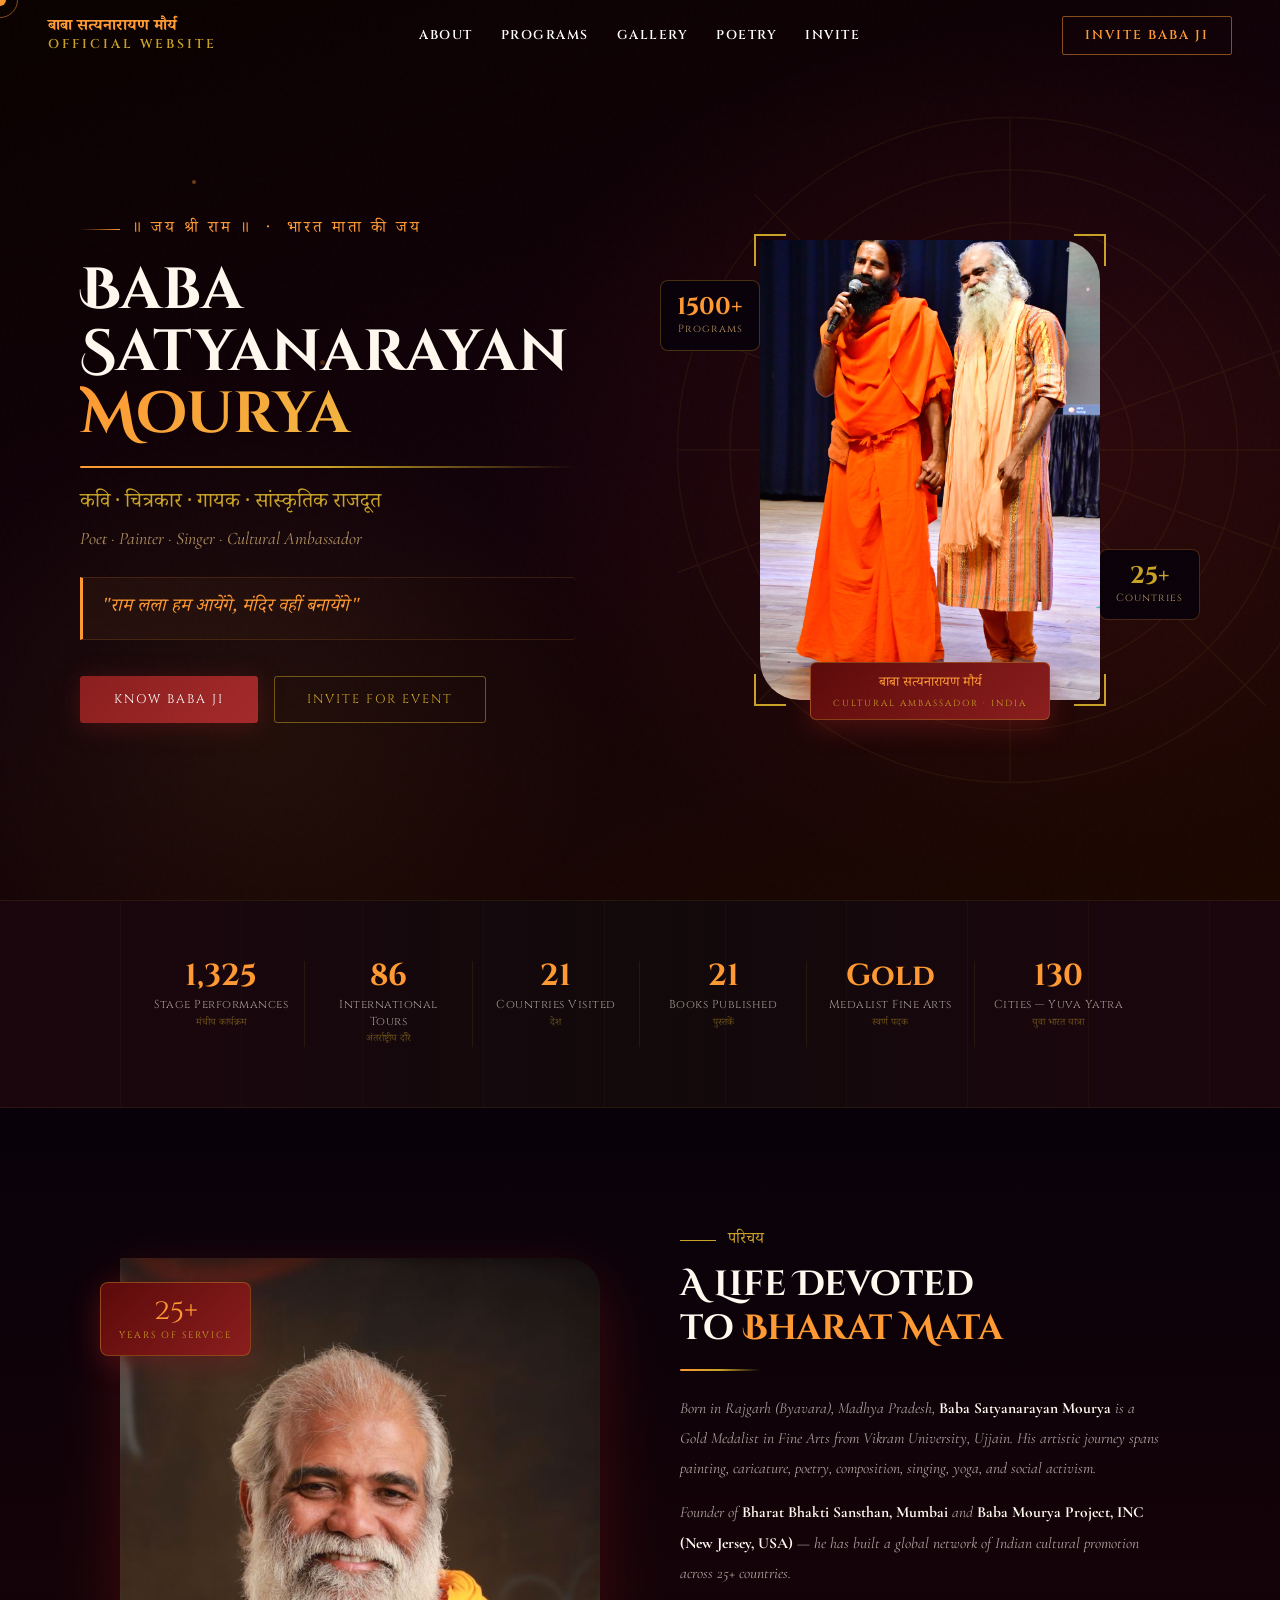
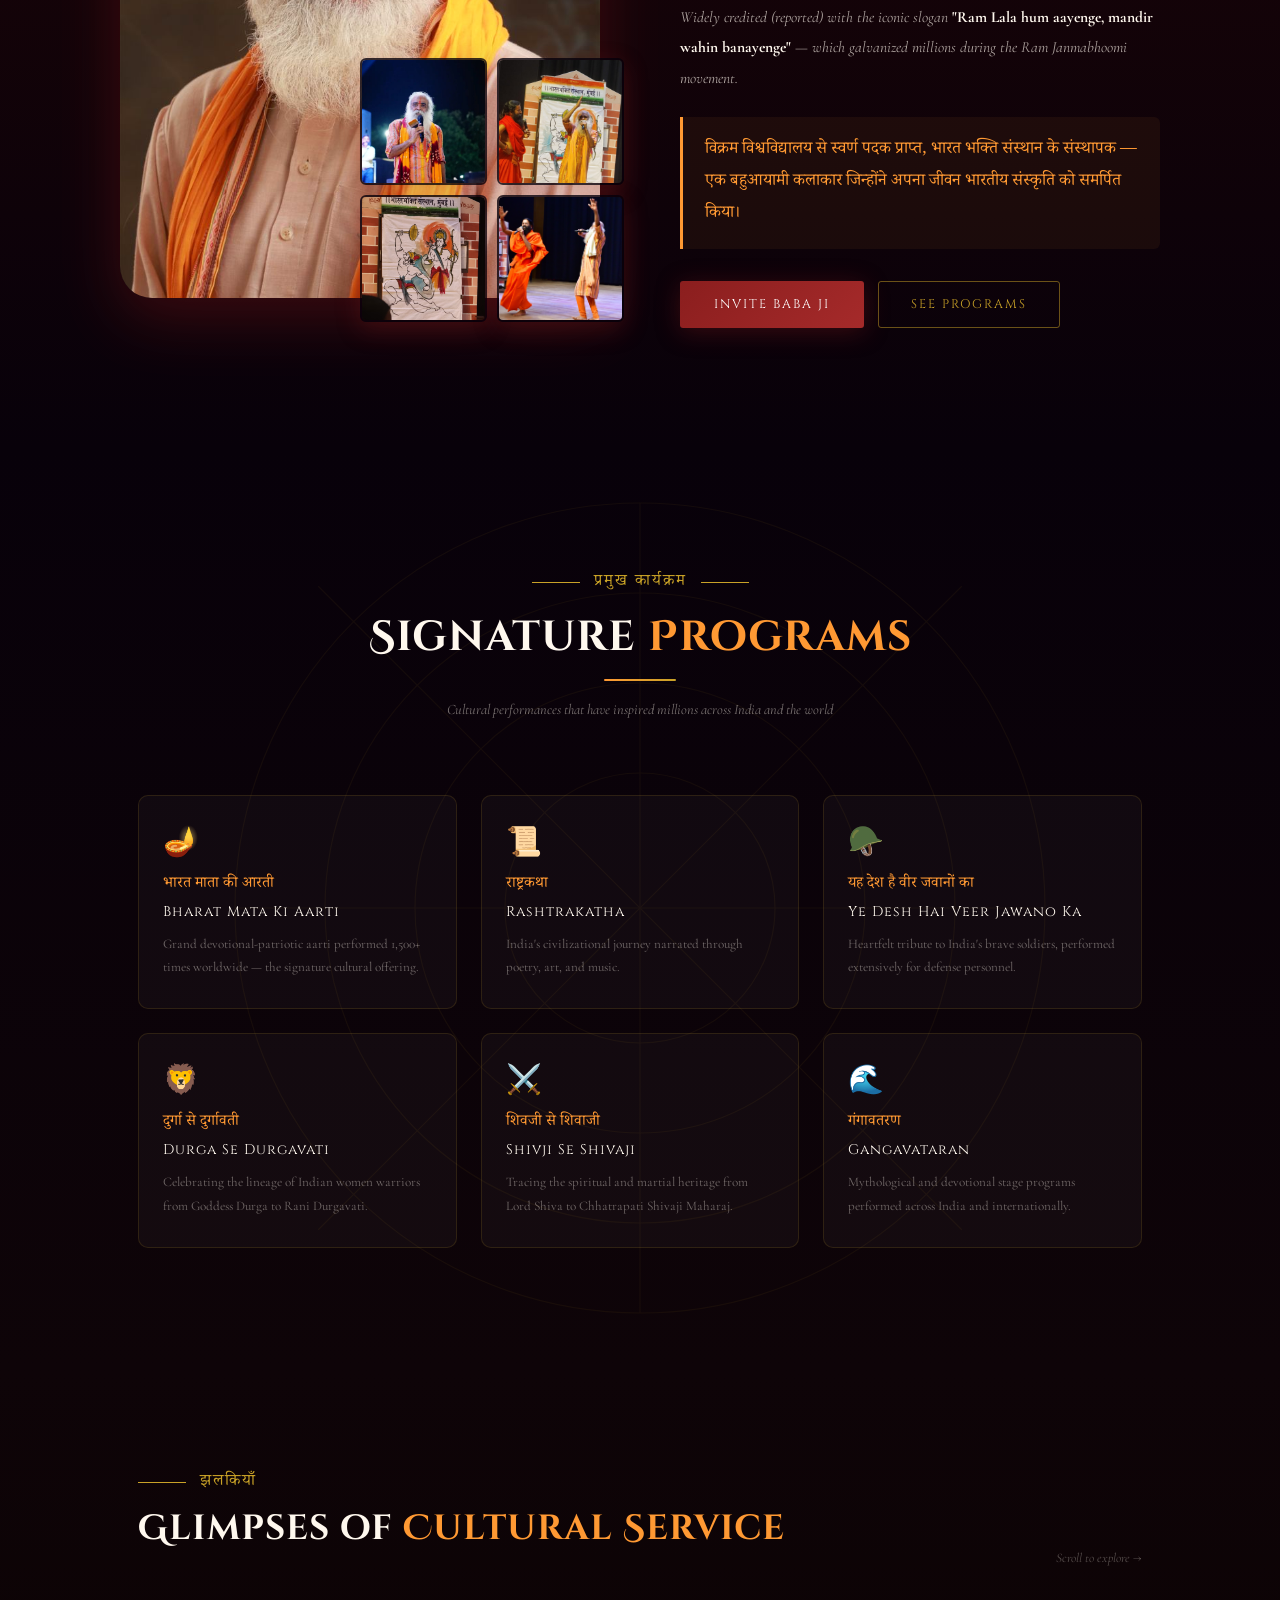
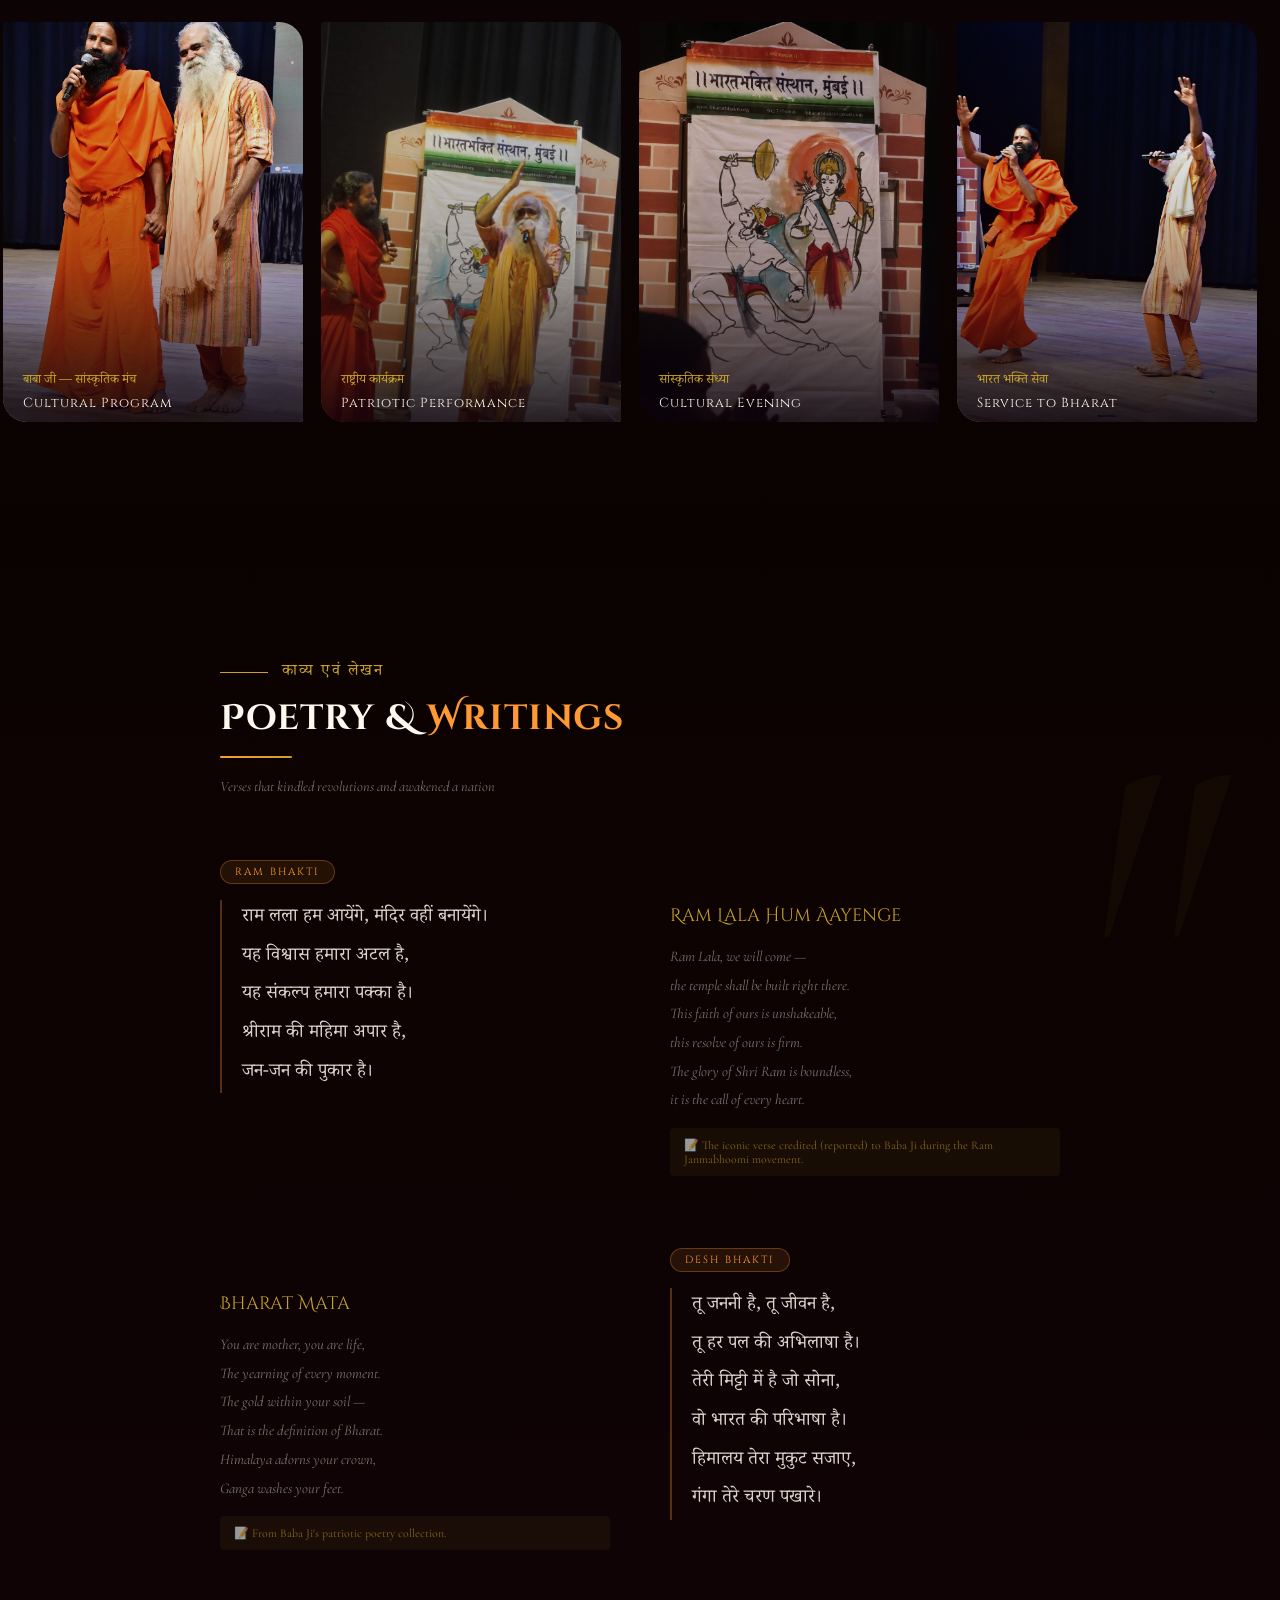
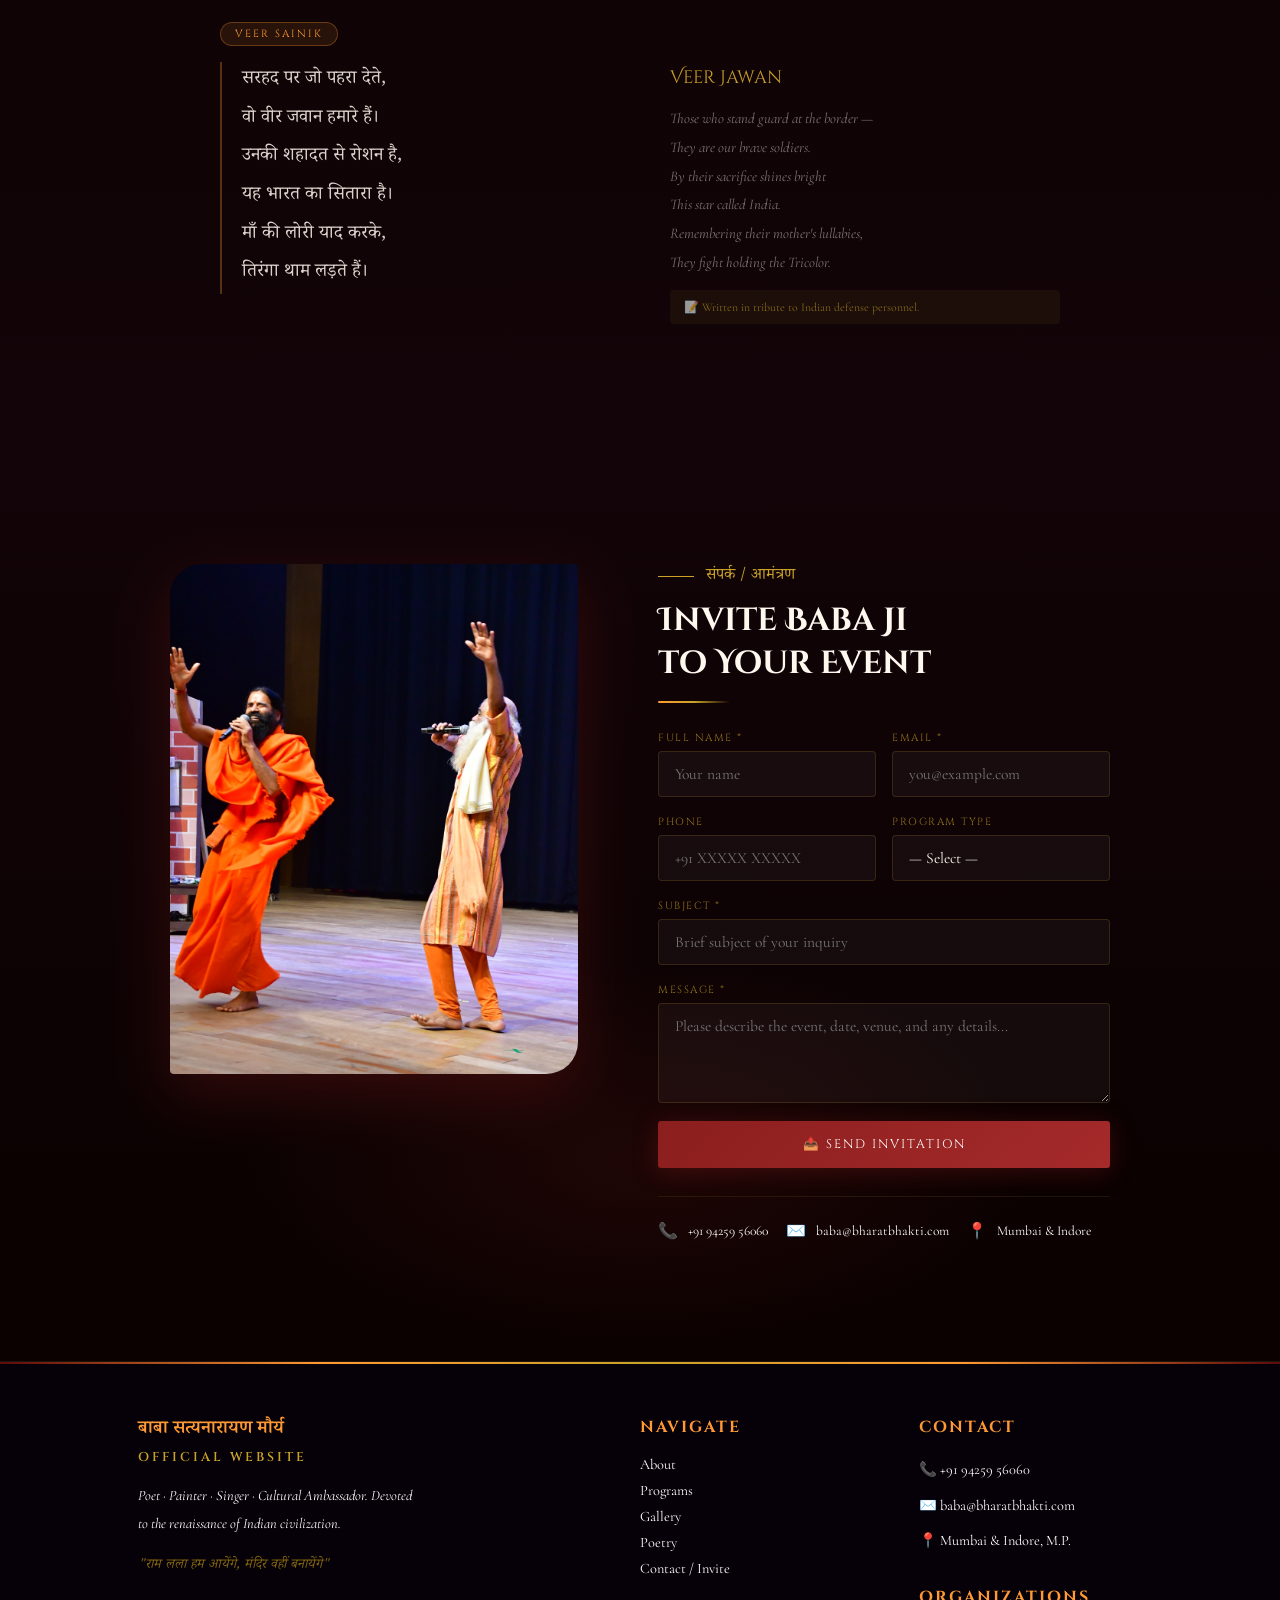
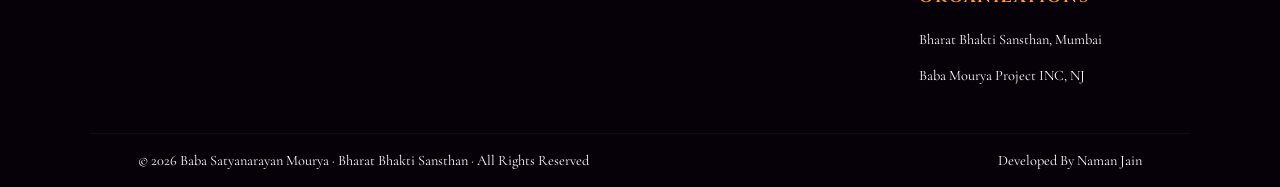
==== babaji.html @ 2c870cfa "Initial commit - Babaji" ====
<!DOCTYPE html>
<html lang="hi">
<head>
<meta charset="UTF-8"/>
<meta name="viewport" content="width=device-width,initial-scale=1"/>
<title>Baba Satyanarayan Mourya — Official</title>
<link rel="preconnect" href="https://fonts.googleapis.com"/>
<link href="https://fonts.googleapis.com/css2?family=Noto+Serif+Devanagari:wght@400;600;700&family=Cinzel+Decorative:wght@400;700&family=Cinzel:wght@400;600;700&family=Cormorant+Garamond:ital,wght@0,300;0,400;0,600;1,400&display=swap" rel="stylesheet"/>
<link rel="stylesheet" href="./babaji.css">
</head>
<body>

<!-- CURSOR -->
<div id="cursor"></div>
<div id="cursor-ring"></div>

<!-- ═══ NAV ═══════════════════════════════════════════════════════════ -->
<nav id="nav">
  <div class="nav-brand">
    <a href="#hero" class="nav-brand">
    <span class="nav-brand-hi">बाबा सत्यनारायण मौर्य</span>
    <span class="nav-brand-en">Official Website</span>
    </a>
  </div>
  <div class="nav-links">
    <a href="#about">About</a>
    <a href="#programs">Programs</a>
    <a href="#gallery">Gallery</a>
    <a href="#poetry">Poetry</a>
    <a href="#contact">Invite</a>
  </div>
  <div class="nav-cta">
    <button class="btn-nav" onclick="document.getElementById('contact').scrollIntoView({behavior:'smooth'})">Invite Baba Ji</button>
  </div>
  <button class="hamburger" onclick="toggleMenu()">☰</button>
</nav>
<div id="mobileMenu">
  <a href="#about" onclick="closeMenu()">About</a>
  <a href="#programs" onclick="closeMenu()">Programs</a>
  <a href="#gallery" onclick="closeMenu()">Gallery</a>
  <a href="#poetry" onclick="closeMenu()">Poetry</a>
  <a href="#contact" onclick="closeMenu()">Invite Baba Ji</a>
</div>

<!-- ═══ ① HERO ═════════════════════════════════════════════════════════ -->
<section id="hero">
  <div id="hero-bg"></div>
  <!-- Mandala SVG -->
  <svg id="hero-mandala" viewBox="0 0 400 400" xmlns="http://www.w3.org/2000/svg">
    <g fill="none" stroke="#C9A227" stroke-width="0.8">
      <circle cx="200" cy="200" r="190"/><circle cx="200" cy="200" r="160"/><circle cx="200" cy="200" r="130"/>
      <circle cx="200" cy="200" r="100"/><circle cx="200" cy="200" r="70"/><circle cx="200" cy="200" r="40"/>
      <line x1="10" y1="200" x2="390" y2="200"/><line x1="200" y1="10" x2="200" y2="390"/>
      <line x1="54" y1="54" x2="346" y2="346"/><line x1="346" y1="54" x2="54" y2="346"/>
      <line x1="10" y1="130" x2="390" y2="270"/><line x1="10" y1="270" x2="390" y2="130"/>
    </g>
  </svg>
  <!-- Particles -->
  <div class="particle" style="width:4px;height:4px;top:20%;left:15%;animation-delay:0s;animation-duration:7s;opacity:.4"></div>
  <div class="particle" style="width:3px;height:3px;top:60%;left:8%;animation-delay:2s;animation-duration:9s;opacity:.3"></div>
  <div class="particle" style="width:5px;height:5px;top:40%;left:25%;animation-delay:4s;animation-duration:6s;opacity:.25"></div>

  <div class="hero-left">
    <div class="hero-eyebrow">॥ जय श्री राम ॥ &nbsp;·&nbsp; भारत माता की जय</div>
    <h1 class="hero-name">
      <span class="hero-name-1">Baba Satyanarayan</span>
      <span class="hero-name-2">Mourya</span>
    </h1>
    <div class="hero-divider"></div>
    <div class="hero-roles">कवि · चित्रकार · गायक · सांस्कृतिक राजदूत</div>
    <div class="hero-roles-en">Poet · Painter · Singer · Cultural Ambassador</div>
    <div class="hero-slogan">
      <div class="hero-slogan-text">"राम लला हम आयेंगे, मंदिर वहीं बनायेंगे"</div>
    </div>
    <div class="hero-btns">
      <button class="btn-primary" onclick="document.getElementById('about').scrollIntoView({behavior:'smooth'})">Know Baba Ji</button>
      <button class="btn-ghost" onclick="document.getElementById('contact').scrollIntoView({behavior:'smooth'})">Invite for Event</button>
    </div>
  </div>

  <div class="hero-right">
    <div class="hero-photo-wrap">
      <!-- Floating stats -->
      <div class="float-badge">
        <div class="float-badge-num">1500+</div>
        <div class="float-badge-lbl">Programs</div>
      </div>
      <div class="float-badge2">
        <div class="float-badge-num" style="color:var(--gold)">25+</div>
        <div class="float-badge-lbl">Countries</div>
      </div>
      <div class="hero-photo-frame">
        <div class="photo-ring"></div>
        <div class="c-orn tl"></div><div class="c-orn tr"></div>
        <div class="c-orn bl"></div><div class="c-orn br"></div>
        <img src="[data-uri]" alt="Baba Satyanarayan Mourya"/>
        <div class="photo-tag">
          <div class="photo-tag-hi">बाबा सत्यनारायण मौर्य</div>
          <div class="photo-tag-en">Cultural Ambassador · India</div>
        </div>
      </div>
    </div>
  </div>
</section>

<!-- ═══ ② STATS ═════════════════════════════════════════════════════════ -->
<section id="stats">
  <div class="stats-grid">
    <div class="stat-item reveal"><span class="stat-num">1,500+</span><div class="stat-label">Stage Performances</div><div class="stat-hindi">मंचीय कार्यक्रम</div></div>
    <div class="stat-item reveal" style="transition-delay:.1s"><span class="stat-num">100+</span><div class="stat-label">International Tours</div><div class="stat-hindi">अंतर्राष्ट्रीय दौरे</div></div>
    <div class="stat-item reveal" style="transition-delay:.2s"><span class="stat-num">25+</span><div class="stat-label">Countries Visited</div><div class="stat-hindi">देश</div></div>
    <div class="stat-item reveal" style="transition-delay:.3s"><span class="stat-num">25+</span><div class="stat-label">Books Published</div><div class="stat-hindi">पुस्तकें</div></div>
    <div class="stat-item reveal" style="transition-delay:.4s"><span class="stat-num">Gold</span><div class="stat-label">Medalist Fine Arts</div><div class="stat-hindi">स्वर्ण पदक</div></div>
    <div class="stat-item reveal" style="transition-delay:.5s"><span class="stat-num">150+</span><div class="stat-label">Cities — Yuva Yatra</div><div class="stat-hindi">युवा भारत यात्रा</div></div>
  </div>
</section>

<!-- ═══ ③ ABOUT ══════════════════════════════════════════════════════════ -->
<section id="about">
  <div id="about-bg"></div>
  <div id="about-grid">

    <div class="about-photos reveal-left">
      <img class="about-main-photo" src="./Assets/cover.jpg" alt="Baba Satyanarayan Mourya" />

      <div class="about-thumb-wrap">
        <img class="about-thumb" src="./Assets/thumnail1.jpeg" alt="" />
        <img class="about-thumb" src="./Assets/thumnail2.jpeg" alt="" />
        <img class="about-thumb" src="./Assets/thumnail3.jpeg" alt="" />
        <img class="about-thumb" src="./Assets/thumnail4.jpeg" alt="" />
      </div>

      <div class="about-years">
        <div class="about-years-num">25+</div>
        <div class="about-years-lbl">Years of Service</div>
      </div>
    </div>

    <div class="about-text reveal-right">
      <div class="sec-label">परिचय</div>
      <h2>A Life Devoted<br/>to <span>Bharat Mata</span></h2>
      <div class="about-divider"></div>
      <p>Born in Rajgarh (Byavara), Madhya Pradesh, <strong>Baba Satyanarayan Mourya</strong> is a Gold Medalist in Fine Arts from Vikram University, Ujjain. His artistic journey spans painting, caricature, poetry, composition, singing, yoga, and social activism.</p>
      <p>Founder of <strong>Bharat Bhakti Sansthan, Mumbai</strong> and <strong>Baba Mourya Project, INC (New Jersey, USA)</strong> — he has built a global network of Indian cultural promotion across 25+ countries.</p>
      <p>Widely credited (reported) with the iconic slogan <strong>"Ram Lala hum aayenge, mandir wahin banayenge"</strong> — which galvanized millions during the Ram Janmabhoomi movement.</p>
      <div class="about-quote">
        <p>विक्रम विश्वविद्यालय से स्वर्ण पदक प्राप्त, भारत भक्ति संस्थान के संस्थापक — एक बहुआयामी कलाकार जिन्होंने अपना जीवन भारतीय संस्कृति को समर्पित किया।</p>
      </div>
      <div style="margin-top:32px;display:flex;gap:14px;flex-wrap:wrap">
        <button class="btn-primary" onclick="document.getElementById('contact').scrollIntoView({behavior:'smooth'})">Invite Baba Ji</button>
        <button class="btn-ghost" onclick="document.getElementById('programs').scrollIntoView({behavior:'smooth'})">See Programs</button>
      </div>
    </div>

  </div>
</section>

<!-- ═══ ④ PROGRAMS ════════════════════════════════════════════════════════ -->
<section id="programs">
  <div class="sec-header reveal">
    <div class="sec-label-wrap">
      <div class="sec-label-line"></div>
      <div class="sec-label-text">प्रमुख कार्यक्रम</div>
      <div class="sec-label-line"></div>
    </div>
    <h2 class="sec-title">Signature <span>Programs</span></h2>
    <div class="sec-line"></div>
    <p class="sec-sub">Cultural performances that have inspired millions across India and the world</p>
  </div>
  <div class="programs-grid">
    <div class="prog-card reveal" style="transition-delay:0.00s">
      <div class="prog-icon">🪔</div>
      <div class="prog-hindi">भारत माता की आरती</div>
      <div class="prog-title">Bharat Mata Ki Aarti</div>
      <div class="prog-desc">Grand devotional-patriotic aarti performed 1,500+ times worldwide — the signature cultural offering.</div>
    </div>
<div class="prog-card reveal" style="transition-delay:0.08s">
      <div class="prog-icon">📜</div>
      <div class="prog-hindi">राष्ट्रकथा</div>
      <div class="prog-title">Rashtrakatha</div>
      <div class="prog-desc">India's civilizational journey narrated through poetry, art, and music.</div>
    </div>
<div class="prog-card reveal" style="transition-delay:0.16s">
      <div class="prog-icon">🪖</div>
      <div class="prog-hindi">यह देश है वीर जवानों का</div>
      <div class="prog-title">Ye Desh Hai Veer Jawano Ka</div>
      <div class="prog-desc">Heartfelt tribute to India's brave soldiers, performed extensively for defense personnel.</div>
    </div>
<div class="prog-card reveal" style="transition-delay:0.24s">
      <div class="prog-icon">🦁</div>
      <div class="prog-hindi">दुर्गा से दुर्गावती</div>
      <div class="prog-title">Durga Se Durgavati</div>
      <div class="prog-desc">Celebrating the lineage of Indian women warriors from Goddess Durga to Rani Durgavati.</div>
    </div>
<div class="prog-card reveal" style="transition-delay:0.32s">
      <div class="prog-icon">⚔️</div>
      <div class="prog-hindi">शिवजी से शिवाजी</div>
      <div class="prog-title">Shivji Se Shivaji</div>
      <div class="prog-desc">Tracing the spiritual and martial heritage from Lord Shiva to Chhatrapati Shivaji Maharaj.</div>
    </div>
<div class="prog-card reveal" style="transition-delay:0.40s">
      <div class="prog-icon">🌊</div>
      <div class="prog-hindi">गंगावतरण</div>
      <div class="prog-title">Gangavataran</div>
      <div class="prog-desc">Mythological and devotional stage programs performed across India and internationally.</div>
    </div>
  </div>
</section>

<!-- ═══ ⑤ GALLERY ══════════════════════════════════════════════════════════ -->
<section id="gallery">
  <div class="gallery-header">
    <div class="reveal">
      <div class="sec-label-wrap" style="margin-bottom:10px">
        <div class="sec-label-line"></div>
        <div class="sec-label-text">झलकियाँ</div>
      </div>
      <h2 class="sec-title" style="font-size:clamp(1.4rem,2.8vw,2.2rem)">Glimpses of <span>Cultural Service</span></h2>
    </div>
    <div class="reveal" style="font-size:.82rem;color:rgba(255,248,238,.3);font-style:italic">Scroll to explore →</div>
  </div>
  <div class="gallery-strip" id="galleryStrip">
    <div class="gal-item reveal" style="transition-delay:0.0s">
      <img src="[data-uri]" alt="Baba Ji 1"/>
      <div class="gal-overlay"></div>
      <div class="gal-caption">
        <div class="gal-cap-hi">बाबा जी — सांस्कृतिक मंच</div>
        <div class="gal-cap-en">Cultural Program</div>
      </div>
    </div>
<div class="gal-item reveal" style="transition-delay:0.1s">
      <img src="[data-uri]" alt="Baba Ji 2"/>
      <div class="gal-overlay"></div>
      <div class="gal-caption">
        <div class="gal-cap-hi">राष्ट्रीय कार्यक्रम</div>
        <div class="gal-cap-en">Patriotic Performance</div>
      </div>
    </div>
<div class="gal-item reveal" style="transition-delay:0.2s">
      <img src="[data-uri]" alt="Baba Ji 3"/>
      <div class="gal-overlay"></div>
      <div class="gal-caption">
        <div class="gal-cap-hi">सांस्कृतिक संध्या</div>
        <div class="gal-cap-en">Cultural Evening</div>
      </div>
    </div>
<div class="gal-item reveal" style="transition-delay:0.3s">
      <img src="[data-uri]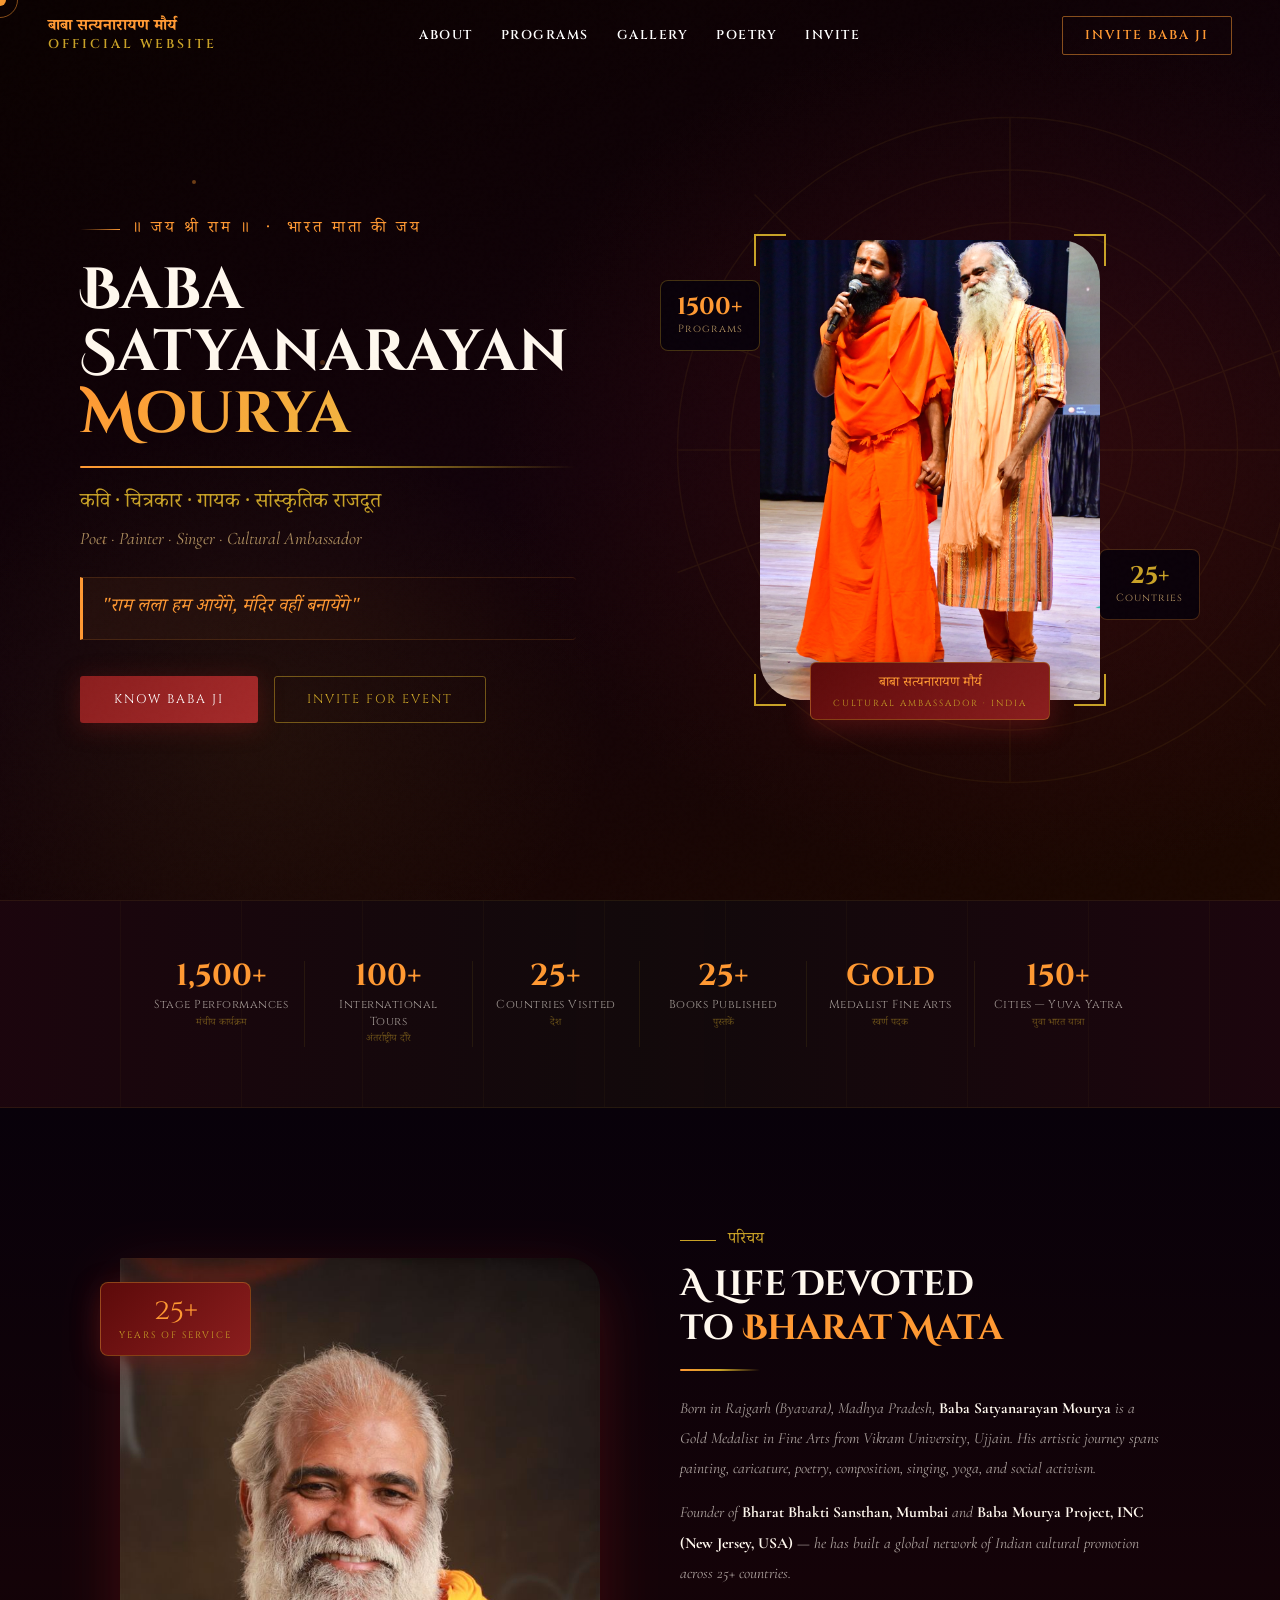
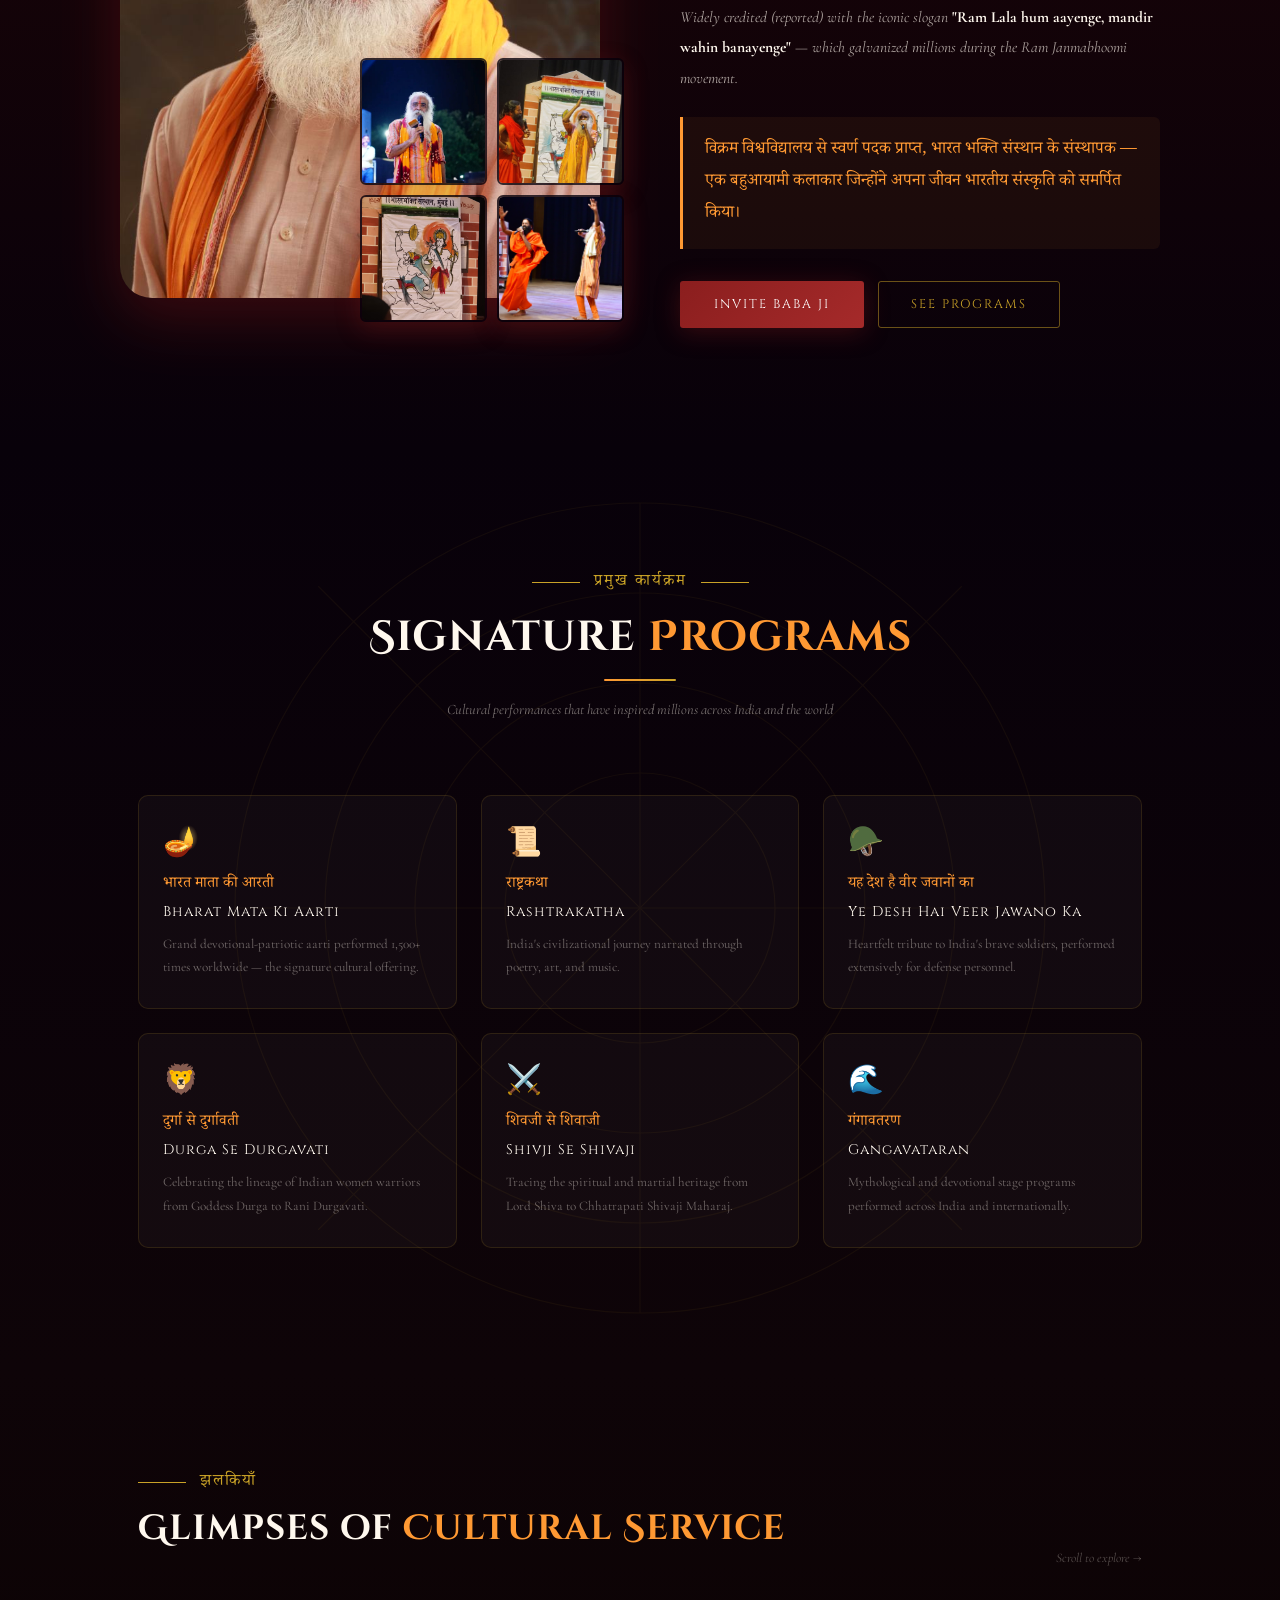
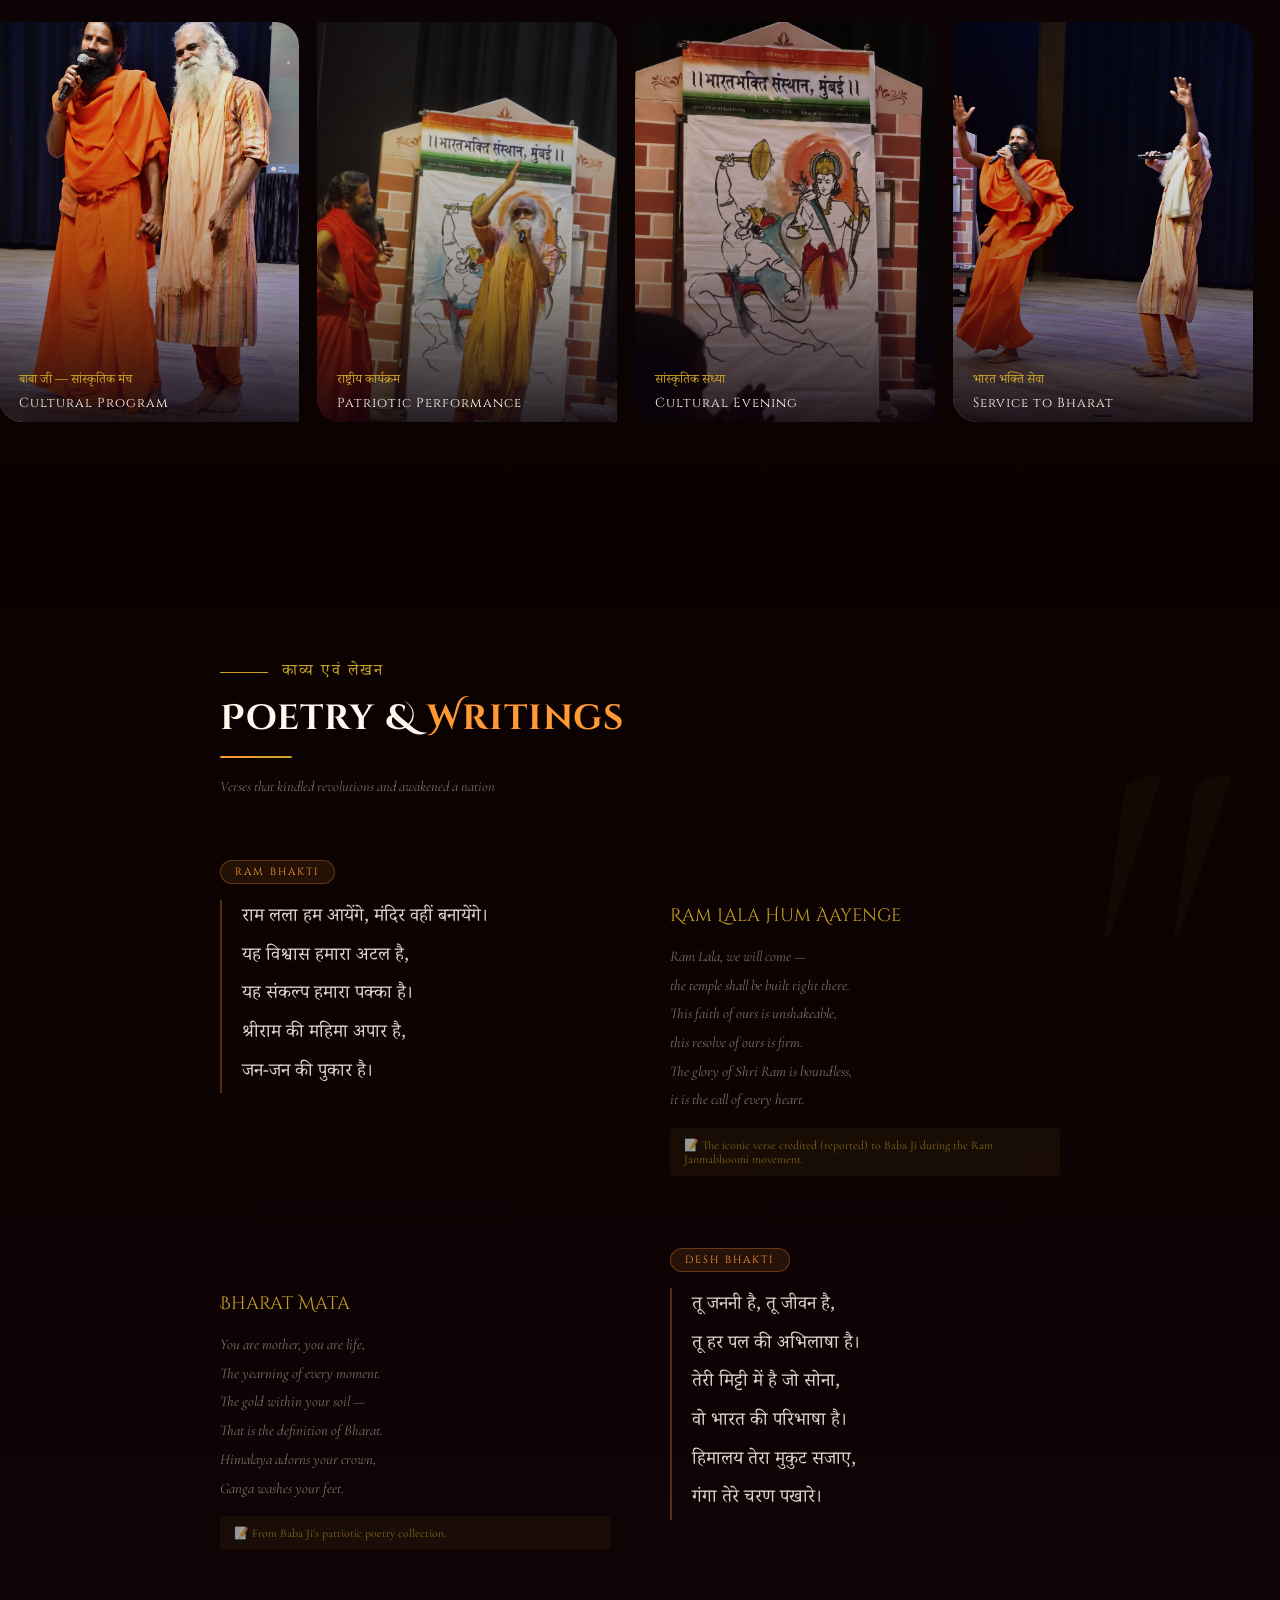
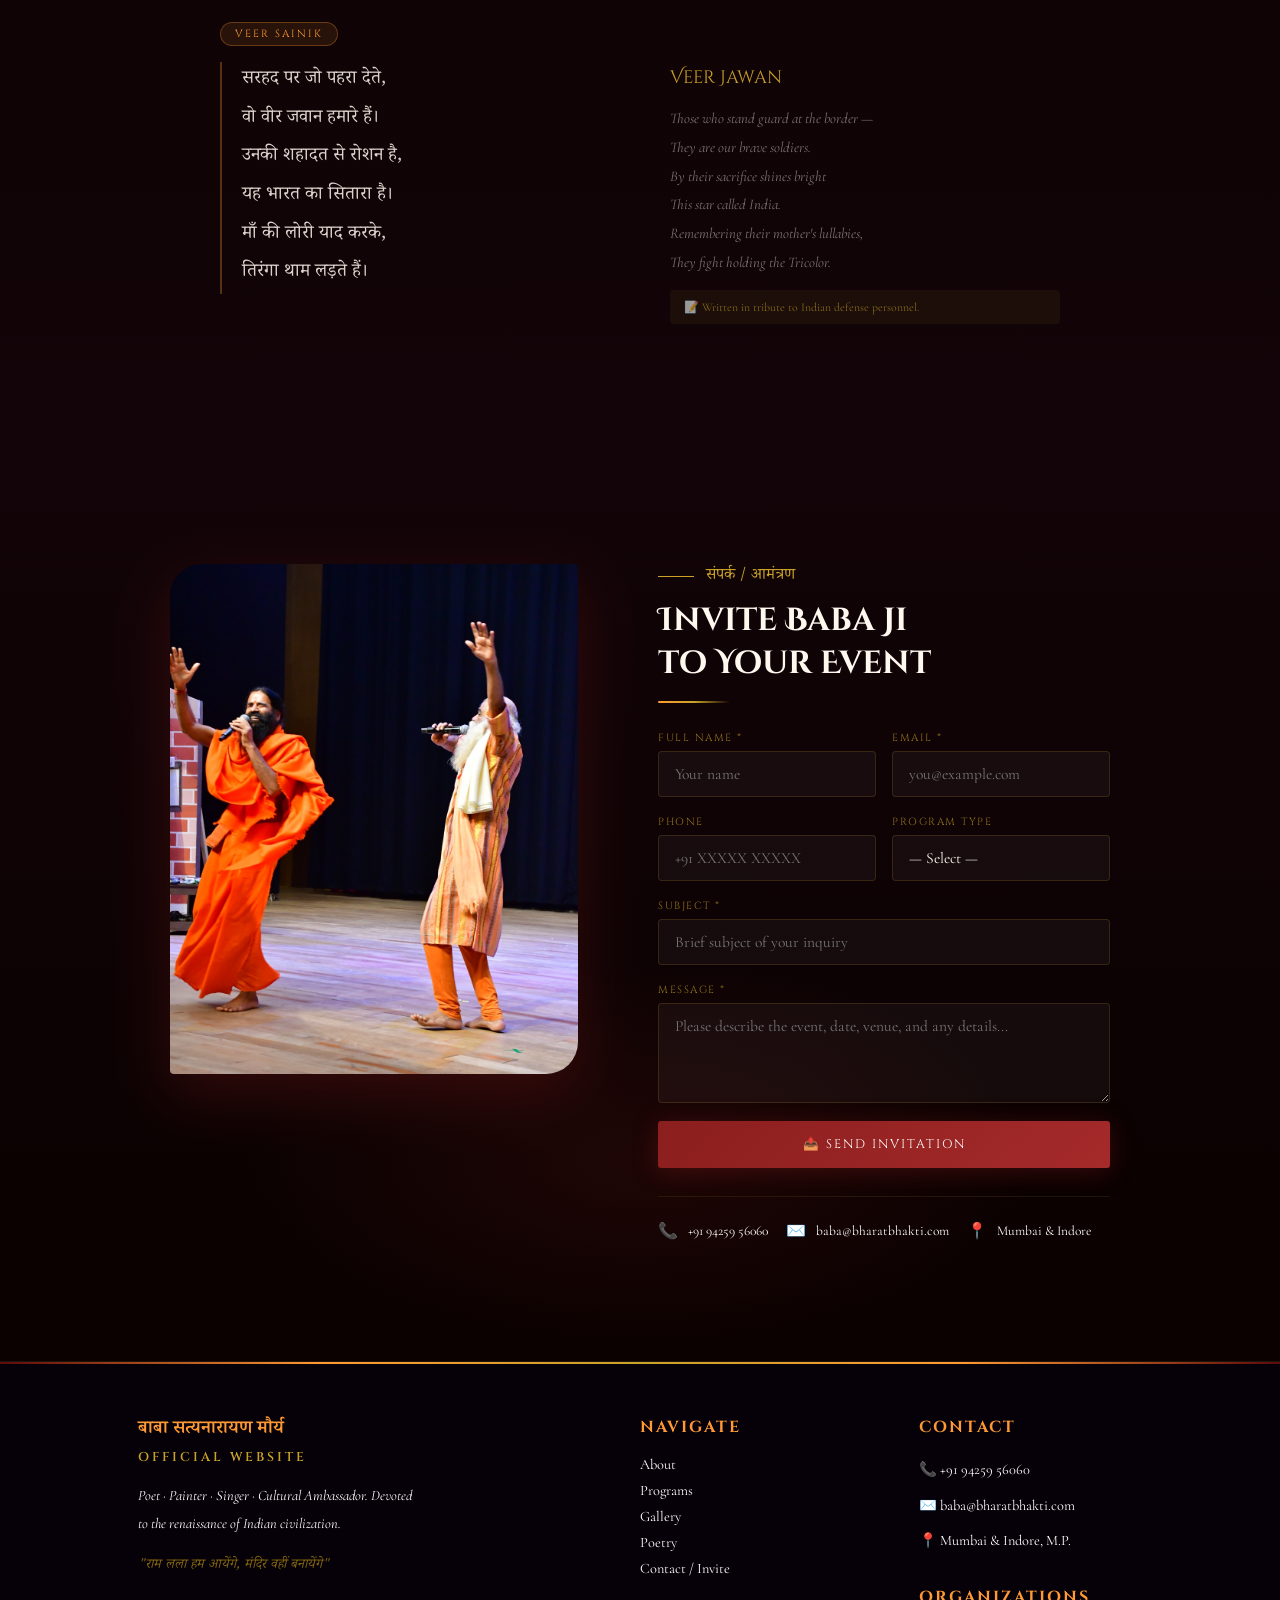
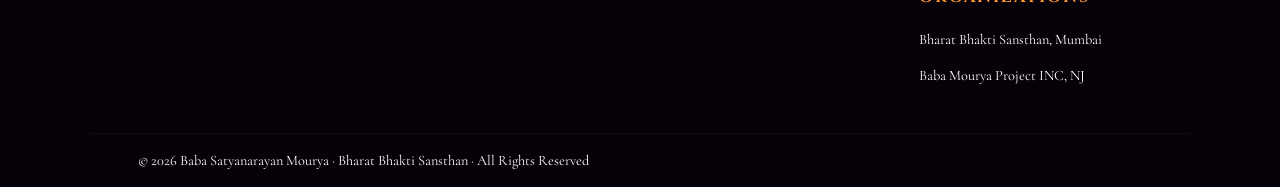
